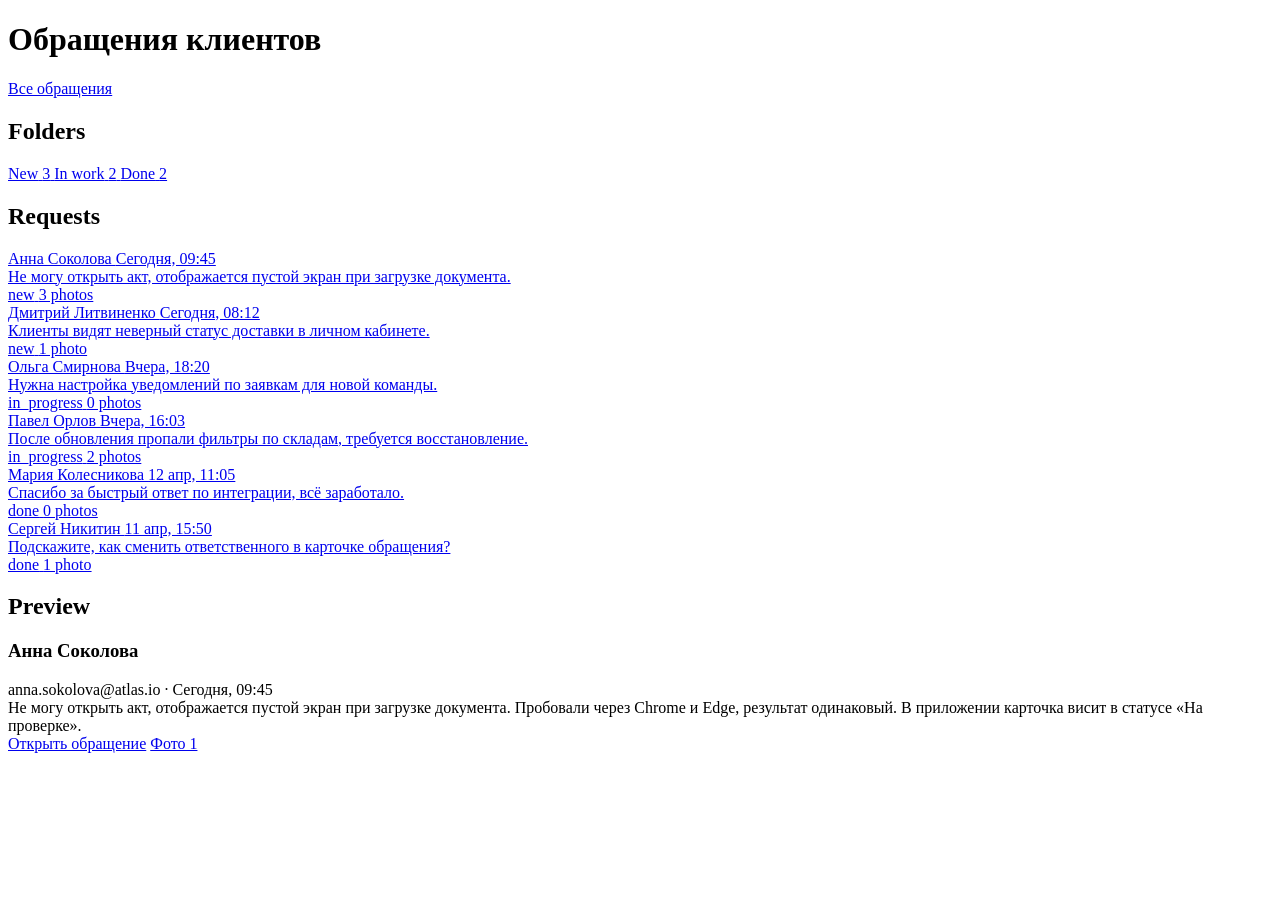
==== ui/admin_request_detail.html @ 9fac2d97 "Create admin_request_detail.html" ====
<!DOCTYPE html>
<html lang="ru">
<head>
  <meta charset="UTF-8" />
  <meta name="viewport" content="width=device-width, initial-scale=1.0" />
  <title>Admin Requests</title>
  <link rel="stylesheet" href="/ui/styles.css" />
</head>
<body>
  <div class="page">
    <div class="header">
      <h1>Обращения клиентов</h1>
      <a class="button-link" href="/admin/requests">Все обращения</a>
    </div>

    <div class="container">
      <aside class="panel">
        <h2>Folders</h2>
        <div class="folder-list">
          <a class="folder active" href="/admin/requests">
            <span>New</span>
            <span>3</span>
          </a>
          <a class="folder" href="/admin/requests">
            <span>In work</span>
            <span>2</span>
          </a>
          <a class="folder" href="/admin/requests">
            <span>Done</span>
            <span>2</span>
          </a>
        </div>
      </aside>

      <section class="panel">
        <h2>Requests</h2>
        <div class="list">
          <a class="list-item selected new" href="/admin/requests/1287">
            <div class="list-main">
              <div class="list-title">
                Анна Соколова
                <span>Сегодня, 09:45</span>
              </div>
              <div class="list-snippet">Не могу открыть акт, отображается пустой экран при загрузке документа.</div>
            </div>
            <div class="chips">
              <span class="chip status-new">new</span>
              <span class="chip">3 photos</span>
            </div>
          </a>

          <a class="list-item new" href="/admin/requests/1286">
            <div class="list-main">
              <div class="list-title">
                Дмитрий Литвиненко
                <span>Сегодня, 08:12</span>
              </div>
              <div class="list-snippet">Клиенты видят неверный статус доставки в личном кабинете.</div>
            </div>
            <div class="chips">
              <span class="chip status-new">new</span>
              <span class="chip">1 photo</span>
            </div>
          </a>

          <a class="list-item" href="/admin/requests/1285">
            <div class="list-main">
              <div class="list-title">
                Ольга Смирнова
                <span>Вчера, 18:20</span>
              </div>
              <div class="list-snippet">Нужна настройка уведомлений по заявкам для новой команды.</div>
            </div>
            <div class="chips">
              <span class="chip status-in_progress">in_progress</span>
              <span class="chip">0 photos</span>
            </div>
          </a>

          <a class="list-item" href="/admin/requests/1284">
            <div class="list-main">
              <div class="list-title">
                Павел Орлов
                <span>Вчера, 16:03</span>
              </div>
              <div class="list-snippet">После обновления пропали фильтры по складам, требуется восстановление.</div>
            </div>
            <div class="chips">
              <span class="chip status-in_progress">in_progress</span>
              <span class="chip">2 photos</span>
            </div>
          </a>

          <a class="list-item" href="/admin/requests/1283">
            <div class="list-main">
              <div class="list-title">
                Мария Колесникова
                <span>12 апр, 11:05</span>
              </div>
              <div class="list-snippet">Спасибо за быстрый ответ по интеграции, всё заработало.</div>
            </div>
            <div class="chips">
              <span class="chip status-done">done</span>
              <span class="chip">0 photos</span>
            </div>
          </a>

          <a class="list-item" href="/admin/requests/1282">
            <div class="list-main">
              <div class="list-title">
                Сергей Никитин
                <span>11 апр, 15:50</span>
              </div>
              <div class="list-snippet">Подскажите, как сменить ответственного в карточке обращения?</div>
            </div>
            <div class="chips">
              <span class="chip status-done">done</span>
              <span class="chip">1 photo</span>
            </div>
          </a>
        </div>
      </section>

      <aside class="panel preview-panel">
        <h2>Preview</h2>
        <div class="preview-card">
          <div class="preview-header">
            <h3>Анна Соколова</h3>
            <span>anna.sokolova@atlas.io · Сегодня, 09:45</span>
          </div>
          <div class="preview-text">
            Не могу открыть акт, отображается пустой экран при загрузке документа. Пробовали через
            Chrome и Edge, результат одинаковый. В приложении карточка висит в статусе «На проверке».
          </div>
          <div class="preview-actions">
            <a class="button-link" href="/admin/requests/1287">Открыть обращение</a>
            <a class="button-link" href="/admin/photos/501">Фото 1</a>
          </div>
        </div>
      </aside>
    </div>
  </div>
</body>
</html>
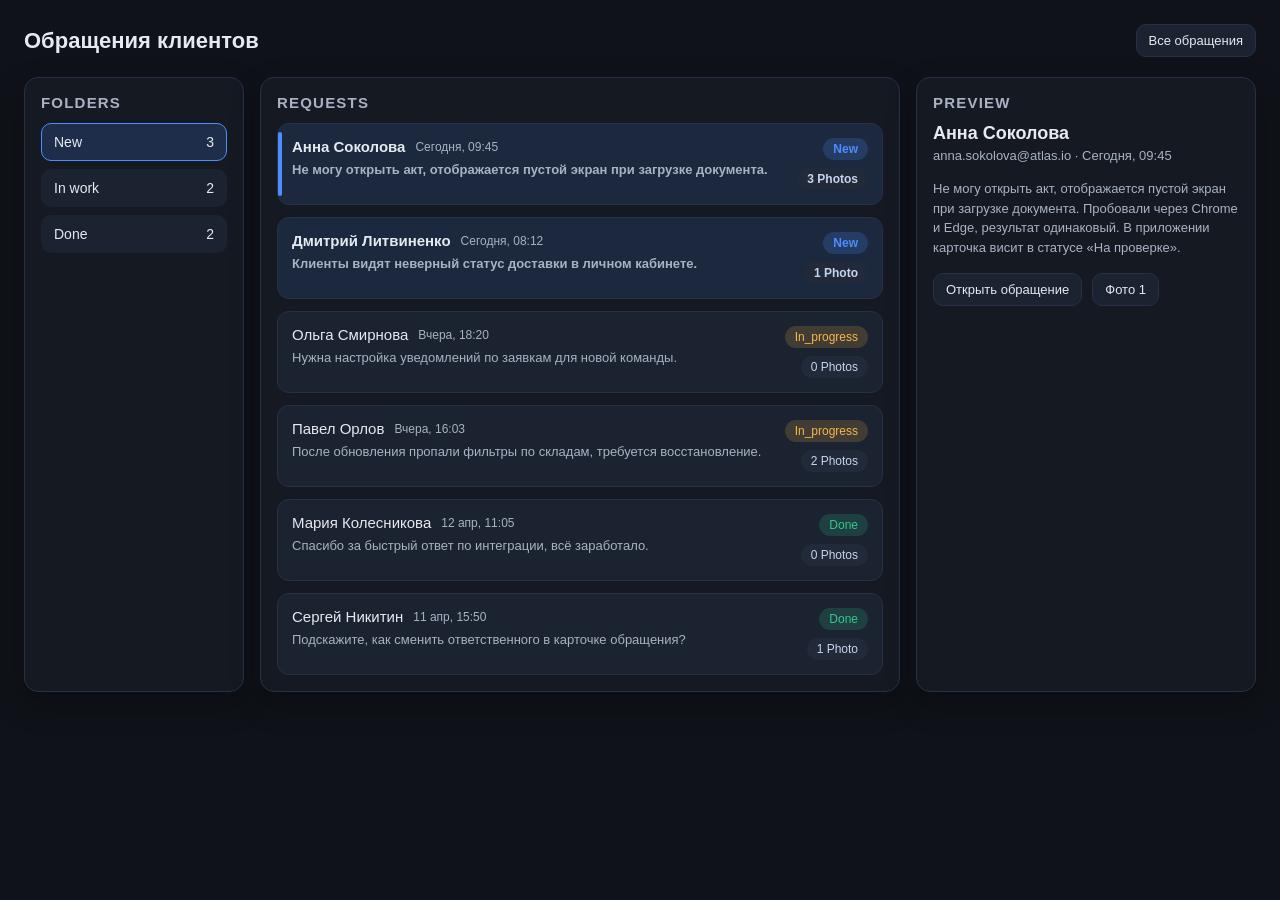
==== commit 68946fcb: "Update admin_request_detail.html" ====
--- a/ui/admin_request_detail.html
+++ b/ui/admin_request_detail.html
@@ -4,7 +4,7 @@
   <meta charset="UTF-8" />
   <meta name="viewport" content="width=device-width, initial-scale=1.0" />
   <title>Admin Requests</title>
-  <link rel="stylesheet" href="/ui/styles.css" />
+  <link rel="stylesheet" href="./styles.css" />
 </head>
 <body>
   <div class="page">
--- a/ui/styles.css
+++ b/ui/styles.css
@@ -0,0 +1,326 @@
+:root {
+  --bg: #0f1218;
+  --panel: #151a22;
+  --panel-alt: #1b2230;
+  --border: #263146;
+  --text: #e6e9f0;
+  --muted: #a8b2c3;
+  --accent: #4c8dff;
+  --accent-weak: rgba(76, 141, 255, 0.18);
+  --new-bg: rgba(76, 141, 255, 0.12);
+  --chip-bg: #222a3a;
+  --chip-text: #c7d4ee;
+  --success: #35c78a;
+  --warning: #f5b64c;
+  --danger: #ff7a7a;
+  --shadow: 0 12px 30px rgba(0, 0, 0, 0.25);
+}
+
+* {
+  box-sizing: border-box;
+}
+
+body {
+  margin: 0;
+  font-family: "Segoe UI", Arial, sans-serif;
+  background: var(--bg);
+  color: var(--text);
+}
+
+a {
+  color: inherit;
+  text-decoration: none;
+}
+
+.page {
+  min-height: 100vh;
+  padding: 24px;
+}
+
+.header {
+  display: flex;
+  align-items: center;
+  justify-content: space-between;
+  margin-bottom: 20px;
+}
+
+.header h1 {
+  font-size: 22px;
+  margin: 0;
+  font-weight: 600;
+}
+
+.container {
+  display: grid;
+  grid-template-columns: 220px 1fr 340px;
+  gap: 16px;
+}
+
+.panel {
+  background: var(--panel);
+  border: 1px solid var(--border);
+  border-radius: 14px;
+  padding: 16px;
+  box-shadow: var(--shadow);
+}
+
+.panel h2 {
+  margin: 0 0 12px;
+  font-size: 15px;
+  color: var(--muted);
+  text-transform: uppercase;
+  letter-spacing: 0.08em;
+}
+
+.folder-list {
+  display: flex;
+  flex-direction: column;
+  gap: 8px;
+}
+
+.folder {
+  padding: 10px 12px;
+  border-radius: 10px;
+  background: var(--panel-alt);
+  border: 1px solid transparent;
+  display: flex;
+  align-items: center;
+  justify-content: space-between;
+  font-size: 14px;
+}
+
+.folder.active {
+  border-color: var(--accent);
+  color: var(--text);
+  background: var(--accent-weak);
+}
+
+.list {
+  display: flex;
+  flex-direction: column;
+  gap: 12px;
+}
+
+.list-item {
+  display: grid;
+  grid-template-columns: 1fr auto;
+  gap: 10px;
+  padding: 14px;
+  border-radius: 12px;
+  border: 1px solid var(--border);
+  background: var(--panel-alt);
+  position: relative;
+}
+
+.list-item.new {
+  background: var(--new-bg);
+  font-weight: 600;
+}
+
+.list-item.selected::before {
+  content: "";
+  position: absolute;
+  left: 0;
+  top: 8px;
+  bottom: 8px;
+  width: 4px;
+  border-radius: 4px;
+  background: var(--accent);
+}
+
+.list-main {
+  display: flex;
+  flex-direction: column;
+  gap: 6px;
+}
+
+.list-title {
+  display: flex;
+  align-items: center;
+  gap: 10px;
+  font-size: 15px;
+}
+
+.list-title span {
+  color: var(--muted);
+  font-weight: 400;
+  font-size: 12px;
+}
+
+.list-snippet {
+  font-size: 13px;
+  color: var(--muted);
+  line-height: 1.4;
+}
+
+.chips {
+  display: flex;
+  flex-direction: column;
+  align-items: flex-end;
+  gap: 8px;
+}
+
+.chip {
+  padding: 4px 10px;
+  border-radius: 999px;
+  background: var(--chip-bg);
+  color: var(--chip-text);
+  font-size: 12px;
+  text-transform: capitalize;
+}
+
+.chip.status-new {
+  background: rgba(76, 141, 255, 0.2);
+  color: var(--accent);
+}
+
+.chip.status-in_progress {
+  background: rgba(245, 182, 76, 0.18);
+  color: var(--warning);
+}
+
+.chip.status-done {
+  background: rgba(53, 199, 138, 0.18);
+  color: var(--success);
+}
+
+.preview-card {
+  display: flex;
+  flex-direction: column;
+  gap: 16px;
+}
+
+.preview-header {
+  display: flex;
+  flex-direction: column;
+  gap: 4px;
+}
+
+.preview-header h3 {
+  margin: 0;
+  font-size: 18px;
+}
+
+.preview-header span {
+  color: var(--muted);
+  font-size: 13px;
+}
+
+.preview-text {
+  font-size: 13px;
+  color: var(--muted);
+  line-height: 1.5;
+}
+
+.preview-actions {
+  display: flex;
+  gap: 10px;
+  flex-wrap: wrap;
+}
+
+.button-link {
+  padding: 8px 12px;
+  border-radius: 10px;
+  border: 1px solid var(--border);
+  background: var(--panel-alt);
+  font-size: 13px;
+}
+
+.detail-layout {
+  display: flex;
+  flex-direction: column;
+  gap: 18px;
+}
+
+.detail-header {
+  display: flex;
+  align-items: flex-start;
+  justify-content: space-between;
+  gap: 16px;
+}
+
+.detail-title h2 {
+  margin: 0 0 4px;
+  font-size: 20px;
+}
+
+.detail-title span {
+  color: var(--muted);
+  font-size: 13px;
+}
+
+.detail-meta {
+  display: flex;
+  flex-direction: column;
+  gap: 6px;
+  font-size: 13px;
+  color: var(--muted);
+}
+
+.select {
+  background: var(--panel-alt);
+  border: 1px solid var(--border);
+  color: var(--text);
+  border-radius: 10px;
+  padding: 8px 10px;
+  font-size: 13px;
+}
+
+.text-block {
+  background: var(--panel-alt);
+  border: 1px solid var(--border);
+  border-radius: 12px;
+  padding: 16px;
+  font-size: 14px;
+  line-height: 1.6;
+  color: var(--muted);
+}
+
+.photo-grid {
+  display: grid;
+  grid-template-columns: repeat(auto-fit, minmax(140px, 1fr));
+  gap: 12px;
+}
+
+.photo-card {
+  border-radius: 12px;
+  border: 1px solid var(--border);
+  background: var(--panel-alt);
+  padding: 12px;
+  display: flex;
+  flex-direction: column;
+  gap: 8px;
+}
+
+.photo-preview {
+  background: linear-gradient(135deg, rgba(76, 141, 255, 0.3), rgba(53, 199, 138, 0.2));
+  height: 90px;
+  border-radius: 8px;
+}
+
+.photo-card a {
+  font-size: 12px;
+  color: var(--accent);
+}
+
+@media (max-width: 1100px) {
+  .container {
+    grid-template-columns: 220px 1fr;
+  }
+
+  .preview-panel {
+    display: none;
+  }
+}
+
+@media (max-width: 800px) {
+  .container {
+    grid-template-columns: 1fr;
+  }
+
+  .header {
+    flex-direction: column;
+    align-items: flex-start;
+    gap: 8px;
+  }
+}
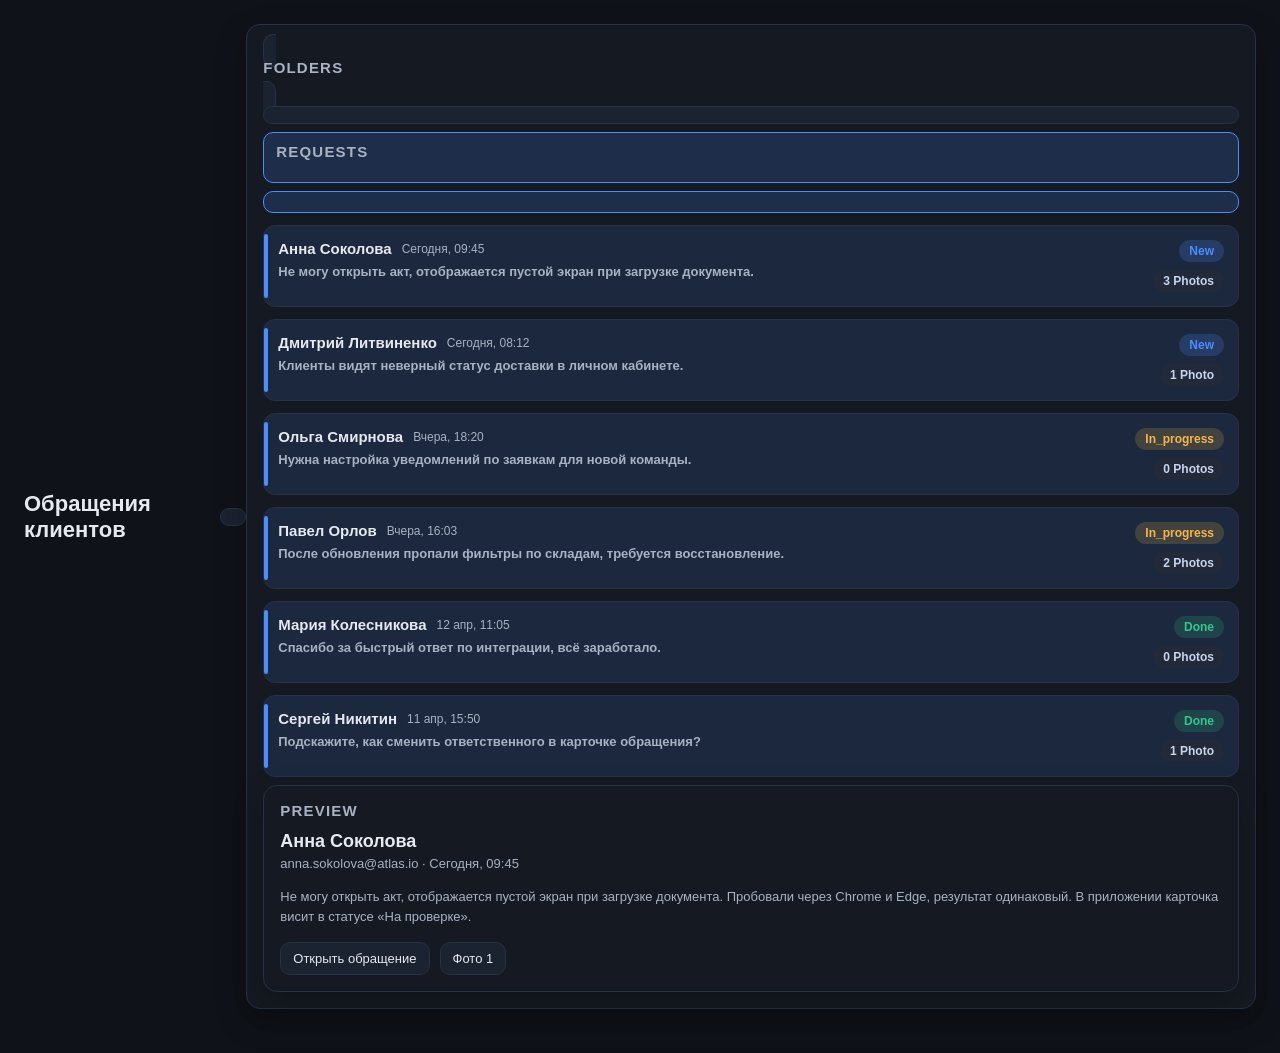
==== commit 3a01a9a6: "Update admin_request_detail.html" ====
--- a/ui/admin_request_detail.html
+++ b/ui/admin_request_detail.html
@@ -10,22 +10,22 @@
   <div class="page">
     <div class="header">
       <h1>Обращения клиентов</h1>
-      <a class="button-link" href="/admin/requests">Все обращения</a>
+      <a class="button-link" href="./admin_requests.html>Все обращения</a>
     </div>
 
     <div class="container">
       <aside class="panel">
         <h2>Folders</h2>
         <div class="folder-list">
-          <a class="folder active" href="/admin/requests">
+          <a class="folder active" href="./admin_requests.html>
             <span>New</span>
             <span>3</span>
           </a>
-          <a class="folder" href="/admin/requests">
+          <a class="folder" href="./admin_requests.html>
             <span>In work</span>
             <span>2</span>
           </a>
-          <a class="folder" href="/admin/requests">
+          <a class="folder" href="./admin_requests.html>
             <span>Done</span>
             <span>2</span>
           </a>
@@ -35,7 +35,7 @@
       <section class="panel">
         <h2>Requests</h2>
         <div class="list">
-          <a class="list-item selected new" href="/admin/requests/1287">
+          <a class="list-item selected new" href="./admin_request_detail.html">
             <div class="list-main">
               <div class="list-title">
                 Анна Соколова
@@ -49,7 +49,7 @@
             </div>
           </a>
 
-          <a class="list-item new" href="/admin/requests/1286">
+          <a class="list-item selected new" href="./admin_request_detail.html">
             <div class="list-main">
               <div class="list-title">
                 Дмитрий Литвиненко
@@ -63,7 +63,7 @@
             </div>
           </a>
 
-          <a class="list-item" href="/admin/requests/1285">
+          <a class="list-item selected new" href="./admin_request_detail.html">
             <div class="list-main">
               <div class="list-title">
                 Ольга Смирнова
@@ -77,7 +77,7 @@
             </div>
           </a>
 
-          <a class="list-item" href="/admin/requests/1284">
+          <a class="list-item selected new" href="./admin_request_detail.html">
             <div class="list-main">
               <div class="list-title">
                 Павел Орлов
@@ -91,7 +91,7 @@
             </div>
           </a>
 
-          <a class="list-item" href="/admin/requests/1283">
+          <a class="list-item selected new" href="./admin_request_detail.html">
             <div class="list-main">
               <div class="list-title">
                 Мария Колесникова
@@ -105,7 +105,7 @@
             </div>
           </a>
 
-          <a class="list-item" href="/admin/requests/1282">
+          <a class="list-item selected new" href="./admin_request_detail.html">
             <div class="list-main">
               <div class="list-title">
                 Сергей Никитин
@@ -133,7 +133,7 @@
             Chrome и Edge, результат одинаковый. В приложении карточка висит в статусе «На проверке».
           </div>
           <div class="preview-actions">
-            <a class="button-link" href="/admin/requests/1287">Открыть обращение</a>
+            <a class="button-link" href="./admin_request_detail.html">Открыть обращение</a>
             <a class="button-link" href="/admin/photos/501">Фото 1</a>
           </div>
         </div>
